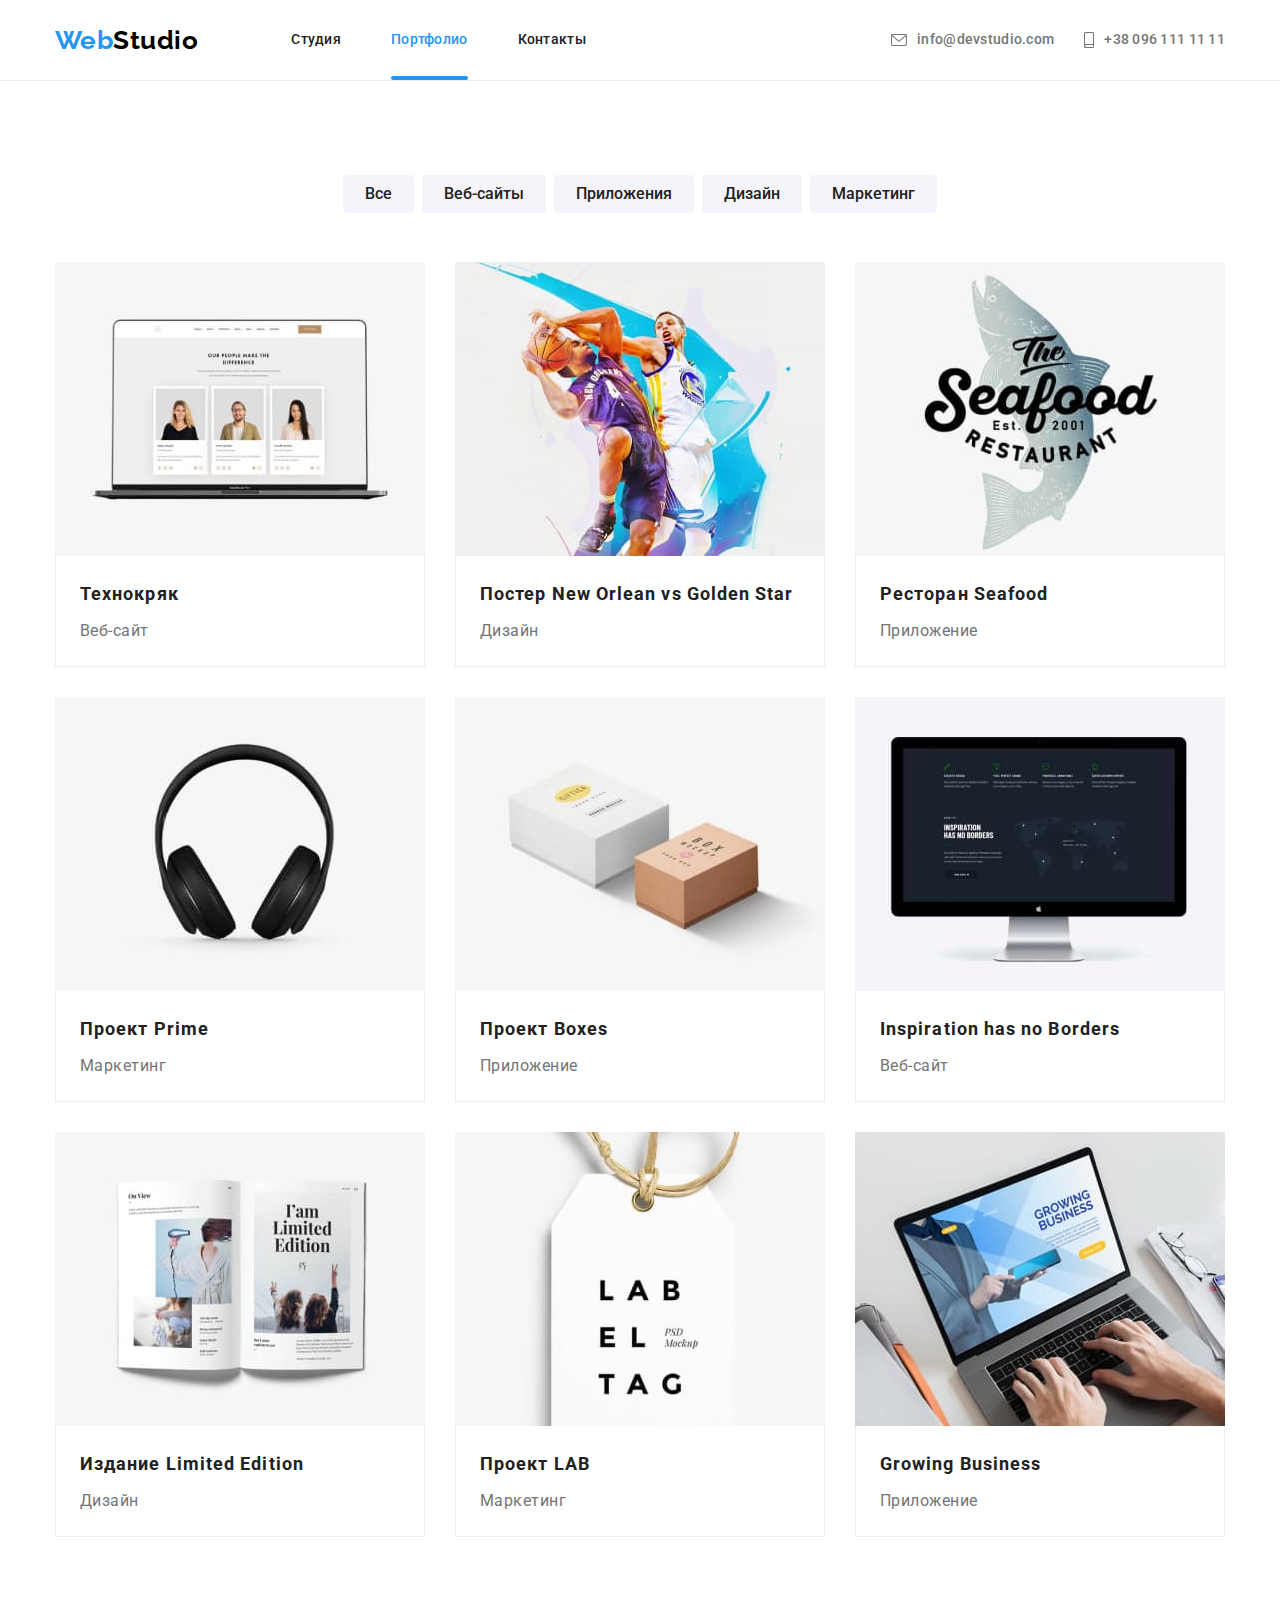
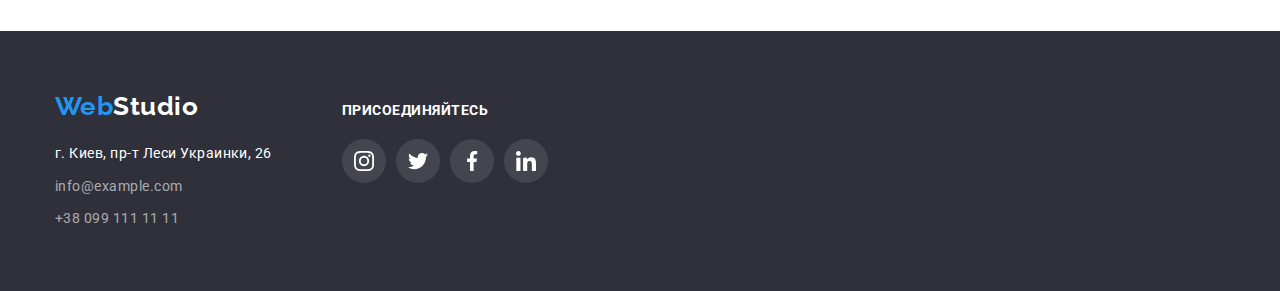
==== portfolio.html @ 3694bb38 "added previous homework" ====
<!DOCTYPE html>
<html lang="ru">
  <head>
    <meta charset="UTF-8" />
    <meta http-equiv="X-UA-Compatible" content="IE=edge" />
    <meta name="viewport" content="width=device-width, initial-scale=1.0" />
    <title>Портфолио</title>
    <link
      href="https://fonts.googleapis.com/css2?family=Raleway:wght@700&family=Roboto:wght@400;500;700;900&display=swap"
      rel="stylesheet"
    />
    <link
      rel="stylesheet"
      href="https://cdnjs.cloudflare.com/ajax/libs/modern-normalize/1.0.0/modern-normalize.min.css"
    />
    <link rel="stylesheet" href="./css/styles.css" />
  </head>
  <body>
    <!-- Header -->

    <header class="header">
      <div class="container main-header">
        <nav class="main-nav">
          <a class="header-logo link" href=""
            ><span class="logo">Web</span>Studio
          </a>

          <ul class="list nav-list">
            <li class="item">
              <a class="nav-link link" href="./index.html">Студия</a>
            </li>
            <li class="item">
              <a class="nav-link link current" href="">Портфолио</a>
            </li>
            <li class="item"><a class="nav-link link" href="">Контакты</a></li>
          </ul>
        </nav>

        <ul class="list contact-list">
          <li class="item">
            <a class="contact-link link" href="mailto:info@devstudio.com"
              ><svg class="header-icon" width="16" height="12">
                <use href="./images/icons.svg#icon-envelope"></use>
              </svg>
              info@devstudio.com</a
            >
          </li>
          <li class="item">
            <a class="contact-link link" href="tel:+380961111111"
              ><svg class="header-icon" width="10" height="16">
                <use href="./images/icons.svg#icon-smartphone"></use>
              </svg>
              +38 096 111 11 11</a
            >
          </li>
        </ul>
      </div>
    </header>
    <main>
      <!-- portfolio section -->

      <section class="section">
        <div class="container">
          <h1 class="pf-section-title">Наши работы</h1>
          <ul class="button-list list">
            <li class="item">
              <button class="portfolio-button button" type="button">Все</button>
            </li>
            <li class="item">
              <button class="portfolio-button button" type="button">
                Веб-сайты
              </button>
            </li>
            <li class="item">
              <button class="portfolio-button button" type="button">
                Приложения
              </button>
            </li>
            <li class="item">
              <button class="portfolio-button button" type="button">
                Дизайн
              </button>
            </li>
            <li class="item">
              <button class="portfolio-button button" type="button">
                Маркетинг
              </button>
            </li>
          </ul>

          <ul class="portfolio-list list">
            <li class="item">
              <a class="link" href="">
                <div class="card-thumb">
                  <img
                    class="portfolio-img"
                    src="./images/portfolio1.jpg"
                    width="370"
                    alt="Технокряк"
                  />
                  <div class="card-label">
                    <p class="card-text">
                      Технокряк это современная площадка распространения
                      коронавируса. Компании используют эту платформу для
                      цифрового шпионажа и атак на защищённые сервера
                      конкурентов.
                    </p>
                  </div>
                </div>
                <div class="card-footer">
                  <h2 class="portfolio-title">Технокряк</h2>
                  <p class="portfolio-text">Веб-сайт</p>
                </div>
              </a>
            </li>

            <li class="item">
              <a class="link" href="">
                <div class="card-thumb">
                  <img
                    class="portfolio-img"
                    src="./images/portfolio2.jpg"
                    width="370"
                    alt="Постер New Orlean vs Golden Star"
                  />
                  <div class="card-label">
                    <p class="card-text">
                      Технокряк это современная площадка распространения
                      коронавируса. Компании используют эту платформу для
                      цифрового шпионажа и атак на защищённые сервера
                      конкурентов.
                    </p>
                  </div>
                </div>
                <div class="card-footer">
                  <h2 class="portfolio-title">
                    Постер New Orlean vs Golden Star
                  </h2>
                  <p class="portfolio-text">Дизайн</p>
                </div>
              </a>
            </li>

            <li class="item">
              <a class="link" href="">
                <div class="card-thumb">
                  <img
                    class="portfolio-img"
                    src="./images/portfolio3.jpg"
                    width="370"
                    alt="Технокряк"
                  />
                  <div class="card-label">
                    <p class="card-text">
                      Технокряк это современная площадка распространения
                      коронавируса. Компании используют эту платформу для
                      цифрового шпионажа и атак на защищённые сервера
                      конкурентов.
                    </p>
                  </div>
                </div>
                <div class="card-footer">
                  <h2 class="portfolio-title">Ресторан Seafood</h2>
                  <p class="portfolio-text">Приложение</p>
                </div>
              </a>
            </li>

            <li class="item">
              <a class="link" href="">
                <div class="card-thumb">
                  <img
                    class="portfolio-img"
                    src="./images/portfolio4.jpg"
                    width="370"
                    alt="Технокряк"
                  />
                  <div class="card-label">
                    <p class="card-text">
                      Технокряк это современная площадка распространения
                      коронавируса. Компании используют эту платформу для
                      цифрового шпионажа и атак на защищённые сервера
                      конкурентов.
                    </p>
                  </div>
                </div>
                <div class="card-footer">
                  <h2 class="portfolio-title">Проект Prime</h2>
                  <p class="portfolio-text">Маркетинг</p>
                </div>
              </a>
            </li>

            <li class="item">
              <a class="link" href="">
                <div class="card-thumb">
                  <img
                    class="portfolio-img"
                    src="./images/portfolio5.jpg"
                    width="370"
                    alt="Технокряк"
                  />
                  <div class="card-label">
                    <p class="card-text">
                      Технокряк это современная площадка распространения
                      коронавируса. Компании используют эту платформу для
                      цифрового шпионажа и атак на защищённые сервера
                      конкурентов.
                    </p>
                  </div>
                </div>
                <div class="card-footer">
                  <h2 class="portfolio-title">Проект Boxes</h2>
                  <p class="portfolio-text">Приложение</p>
                </div>
              </a>
            </li>

            <li class="item">
              <a class="link" href="">
                <div class="card-thumb">
                  <img
                    class="portfolio-img"
                    src="./images/portfolio6.jpg"
                    width="370"
                    alt="Технокряк"
                  />
                  <div class="card-label">
                    <p class="card-text">
                      Технокряк это современная площадка распространения
                      коронавируса. Компании используют эту платформу для
                      цифрового шпионажа и атак на защищённые сервера
                      конкурентов.
                    </p>
                  </div>
                </div>
                <div class="card-footer">
                  <h2 class="portfolio-title">Inspiration has no Borders</h2>
                  <p class="portfolio-text">Веб-сайт</p>
                </div>
              </a>
            </li>

            <li class="item">
              <a class="link" href="">
                <div class="card-thumb">
                  <img
                    class="portfolio-img"
                    src="./images/portfolio7.jpg"
                    width="370"
                    alt="Технокряк"
                  />
                  <div class="card-label">
                    <p class="card-text">
                      Технокряк это современная площадка распространения
                      коронавируса. Компании используют эту платформу для
                      цифрового шпионажа и атак на защищённые сервера
                      конкурентов.
                    </p>
                  </div>
                </div>
                <div class="card-footer">
                  <h2 class="portfolio-title">Издание Limited Edition</h2>
                  <p class="portfolio-text">Дизайн</p>
                </div>
              </a>
            </li>

            <li class="item">
              <a class="link" href="">
                <div class="card-thumb">
                  <img
                    class="portfolio-img"
                    src="./images/portfolio8.jpg"
                    width="370"
                    alt="Технокряк"
                  />
                  <div class="card-label">
                    <p class="card-text">
                      Технокряк это современная площадка распространения
                      коронавируса. Компании используют эту платформу для
                      цифрового шпионажа и атак на защищённые сервера
                      конкурентов.
                    </p>
                  </div>
                </div>
                <div class="card-footer">
                  <h2 class="portfolio-title">Проект LAB</h2>
                  <p class="portfolio-text">Маркетинг</p>
                </div>
              </a>
            </li>

            <li class="item">
              <a class="link" href="">
                <div class="card-thumb">
                  <img
                    class="portfolio-img"
                    src="./images/portfolio9.jpg"
                    width="370"
                    alt="Технокряк"
                  />
                  <div class="card-label">
                    <p class="card-text">
                      Технокряк это современная площадка распространения
                      коронавируса. Компании используют эту платформу для
                      цифрового шпионажа и атак на защищённые сервера
                      конкурентов.
                    </p>
                  </div>
                </div>
                <div class="card-footer">
                  <h2 class="portfolio-title">Growing Business</h2>
                  <p class="portfolio-text">Приложение</p>
                </div>
              </a>
            </li>
          </ul>
        </div>
      </section>
    </main>

    <!-- footer -->

    <footer class="footer">
      <div class="container footer-container">
        <div class="address-box">
          <a class="footer-logo link" href=""
            ><span class="logo">Web</span>Studio</a
          >

          <address>
            <ul class="list address-list">
              <li class="item">
                <span class="address-text"
                  >г. Киев, пр-т Леси Украинки, 26</span
                >
              </li>
              <li class="item">
                <a class="address-link link" href="mailto:info@example.com"
                  >info@example.com</a
                >
              </li>
              <li class="item">
                <a class="address-link link" href="tel:+380991111111"
                  >+38 099 111 11 11</a
                >
              </li>
            </ul>
          </address>
        </div>
        <div class="social-box">
          <b class="social-text">присоединяйтесь</b>
          <ul class="footer-social-list list">
            <li class="list-item">
              <a class="social-link link" href="">
                <svg class="footer-icon" width="20" height="20">
                  <use href="./images/icons.svg#icon-instagram"></use>
                </svg>
              </a>
            </li>
            <li class="list-item">
              <a class="social-link link" href="">
                <svg class="footer-icon" width="20" height="20">
                  <use href="./images/icons.svg#icon-twitter"></use>
                </svg>
              </a>
            </li>
            <li class="list-item">
              <a class="social-link link" href="">
                <svg class="footer-icon" width="20" height="20">
                  <use href="./images/icons.svg#icon-facebook"></use>
                </svg>
              </a>
            </li>
            <li class="list-item">
              <a class="social-link link" href="">
                <svg class="footer-icon" width="20" height="20">
                  <use href="./images/icons.svg#icon-linkedin"></use>
                </svg>
              </a>
            </li>
          </ul>
        </div>
      </div>
    </footer>
  </body>
</html>
---- css/styles.css ----
:root {
  --primary-text-color: #757575;
  --title-text-color: #212121;
  --accent-color: #2196f3;
  --background-color-primal: #ffffff;
  --background-color-secondary: #2f303a;
  --primary-icon-color: #afb1b8;
  --cubic: cubic-bezier(0.4, 0, 0.2, 1);
  --transition-time: 250ms;
}

body {
  color: var(--primary-text-color);
  background-color: var(--background-color-primal);

  font-family: roboto, sans-serif;
  letter-spacing: 0.03em;
}

h1,
h2,
h3,
h4,
h5,
h6,
p {
  padding: 0;
  margin: 0;
}

.list {
  list-style: none;
  padding: 0;
  margin: 0;
}

.link {
  text-decoration: none;
  color: inherit;
}

.button {
  cursor: pointer;

  font-family: inherit;
}

.container {
  width: 1200px;
  padding-left: 15px;
  padding-right: 15px;
  margin-right: auto;
  margin-left: auto;
}

/* header */

.header {
  border-bottom-width: 1px;
  border-bottom-style: solid;
  border-bottom-color: #ececec;
}

.main-header {
  display: flex;
}

.main-nav {
  display: flex;
  align-items: center;
}

.nav-list {
  display: flex;
}

.nav-list .item:not(:last-child) {
  margin-right: 50px;
}

.contact-list {
  display: flex;
  margin-left: auto;
}

.contact-list .item:not(:last-child) {
  margin-right: 30px;
}

.contact-list .contact-link {
  display: inline-flex;
  align-items: center;
}

.logo {
  color: var(--accent-color);
}

.header-logo {
  display: inline-block;
  margin-right: 93px;

  color: #000000;

  font-family: Raleway, sans-serif;
  font-weight: 700;
  font-size: 26px;
  line-height: 1.19;

  transition: color var(--transition-time) var(--cubic);
}

.header-logo:focus,
.header-logo:hover {
  color: var(--accent-color);
}

.nav-link {
  color: var(--title-text-color);
}

.nav-link,
.contact-link {
  display: block;
  padding-top: 32px;
  padding-bottom: 32px;

  font-weight: 500;
  font-size: 14px;
  line-height: 1.14;
  letter-spacing: 0.02em;

  transition: color var(--transition-time) var(--cubic);
}

.nav-link:hover,
.nav-link:focus,
.contact-link:hover,
.contact-link:focus {
  color: var(--accent-color);
}

.nav-link.current {
  position: relative;

  color: var(--accent-color);
}

.nav-link.current::after {
  position: absolute;
  bottom: 0;
  left: 0;

  width: 100%;
  height: 4px;

  content: '';
  background: var(--accent-color);
  border-radius: 2px;
}

.header-icon {
  margin-right: 10px;
  fill: currentColor;
}

/* footer */

.footer-logo {
  display: inline-block;
  margin-bottom: 20px;

  color: var(--background-color-primal);

  font-family: Raleway, sans-serif;
  font-weight: 700;
  font-size: 26px;
  line-height: 1.19;

  transition: color var(--transition-time) var(--cubic);
}

.address-text {
  color: var(--background-color-primal);
}

.address-link {
  padding-top: 4px;
  padding-bottom: 4px;

  color: rgba(255, 255, 255, 0.6);

  transition: color var(--transition-time) var(--cubic);
}

.footer-logo:focus,
.footer-logo:hover,
.address-link:focus,
.address-link:hover {
  color: var(--accent-color);
}

.footer {
  padding-top: 60px;
  padding-bottom: 60px;
  background-color: var(--background-color-secondary);
}

.address-list .item:not(:last-child) {
  margin-bottom: 9px;
}

.address-text,
.address-link {
  font-style: normal;
  font-size: 14px;
  line-height: 1.71;
}

.address-box {
  margin-right: 70px;
}

.footer-container {
  display: flex;
  align-items: baseline;
}

.social-text {
  display: inline-block;
  margin-bottom: 20px;

  color: var(--background-color-primal);

  font-size: 14px;
  line-height: 1.14;
  text-transform: uppercase;
}

.footer-social-list {
  display: flex;
}

.footer-social-list .list-item:not(:last-child) {
  margin-right: 10px;
}

.footer-social-list .social-link {
  display: inline-flex;
  width: 44px;
  height: 44px;
  color: var(--background-color-primal);
  background-color: rgba(255, 255, 255, 0.1);
  border-radius: 50%;
  justify-content: center;
  align-items: center;

  transition: background-color var(--transition-time) var(--cubic);
}

.footer-icon {
  fill: currentColor;
}

.footer-social-list .social-link:hover,
.footer-social-list .social-link:focus {
  background-color: var(--accent-color);
}

/* index.html */

/* hero section */

.hero {
  max-width: 1600px;
  height: 600px;
  margin-right: auto;
  margin-left: auto;
  padding-top: 200px;
  padding-bottom: 200px;
  background-image: linear-gradient(
      to right,
      rgba(47, 48, 58, 0.4),
      rgba(47, 48, 58, 0.4)
    ),
    url(../images/bg.jpg);
  background-position: center;

  background-color: #c4c4c4;

  text-align: center;
}

.hero-button {
  display: inline-block;
  color: var(--background-color-primal);
  background-color: var(--accent-color);

  font-weight: 700;
  font-size: 16px;
  line-height: 1.87;
  letter-spacing: 0.06em;

  border: none;
  min-width: 200px;
  padding: 10px 32px;
  border-radius: 4px;

  transition: background-color var(--transition-time) var(--cubic);
}

.hero-button:focus,
.hero-button:hover {
  background-color: #188ce8;
}

.hero-title {
  width: 700px;
  margin-bottom: 30px;
  margin-right: auto;
  margin-left: auto;

  color: var(--background-color-primal);

  font-weight: 900;
  font-size: 44px;
  line-height: 1.36;
  letter-spacing: 0.06em;
  text-transform: uppercase;
}

.section-title {
  color: var(--title-text-color);

  font-size: 36px;
  line-height: 1.17;
  text-align: center;

  margin-bottom: 50px;
}

/* feature section */

.section {
  padding-top: 94px;
  padding-bottom: 94px;
}

.section-title.no-display {
  display: none;
}

.feature-list {
  display: flex;
}

.feature-list .item {
  width: 270px;
}

.feature-list .item:not(:last-child) {
  margin-right: 30px;
}

.feature-title {
  color: var(--title-text-color);

  font-size: 14px;
  line-height: 1.14;
  text-transform: uppercase;

  margin-bottom: 10px;
}

.feature-text {
  font-size: 14px;
  line-height: 1.71;
}

.feature-thumb {
  display: inline-flex;
  width: 270px;
  height: 120px;
  margin-bottom: 30px;
  background: #f5f4fa;
  border-radius: 4px;
  justify-content: center;
  align-items: center;
}

/* work section */

.section.no-padding {
  padding-top: 0;
}

.work-list {
  display: flex;
}

.work-list .item:not(:last-child) {
  margin-right: 30px;
}

.work-img {
  display: block;
}

.work-thumb {
  position: relative;
}

.work-footer {
  display: flex;
  position: absolute;
  bottom: 0;
  left: 0;

  padding-right: 25px;
  padding-left: 25px;
  width: 100%;
  height: 70px;

  justify-content: center;
  align-items: center;

  background: rgba(47, 48, 58, 0.8);
}

.work-title {
  font-size: 14px;
  line-height: 1.14;
  text-align: center;
  text-transform: uppercase;

  color: var(--background-color-primal);
}

/* team section */

.team-list {
  display: flex;
}

.team-list .item:not(:last-child) {
  margin-right: 30px;
}

.team-list .card-footer {
  padding: 30px 32px;
  text-align: center;
}

.team-list .item {
  background: #ffffff;

  box-shadow: 0px 1px 3px rgba(0, 0, 0, 0.12), 0px 1px 1px rgba(0, 0, 0, 0.14),
    0px 2px 1px rgba(0, 0, 0, 0.2);
  border-radius: 0px 0px 4px 4px;
}

.team-img {
  display: block;
}

.section-bg-color {
  background: #f5f4fa;
}
.team-title {
  margin-bottom: 10px;

  color: var(--title-text-color);

  font-weight: 500;
  font-size: 16px;
  line-height: 1.19;
}

.team-text {
  margin-bottom: 16px;

  font-size: 16px;
  line-height: 1.19;
}

.social-list {
  display: flex;
}

.social-list .list-item:not(:last-child) {
  margin-right: 10px;
}

.social-list .social-link {
  display: inline-flex;
  width: 44px;
  height: 44px;
  border-radius: 50%;
  justify-content: center;
  align-items: center;

  color: var(--primary-icon-color);

  transition: color var(--transition-time) var(--cubic),
    background-color var(--transition-time) var(--cubic);
}

.social-list .social-link:hover,
.social-list .social-link:focus {
  color: var(--background-color-primal);
  background-color: var(--accent-color);
}

.social-list .social-icon {
  fill: currentColor;
}

/* clients section */

.clients-list {
  display: flex;
}

.clients-list .list-item:not(:last-child) {
  margin-right: 30px;
}

.clients-list .clients-link {
  display: flex;
  width: 170px;
  height: 92px;
  color: var(--primary-icon-color);
  border: 1px solid var(--primary-icon-color);
  border-radius: 4px;
  justify-content: center;
  align-items: center;

  cursor: pointer;

  transition: color var(--transition-time) var(--cubic),
    border-color var(--transition-time) var(--cubic);
}

.clients-icon {
  fill: currentColor;
}

.clients-list .clients-link:hover,
.clients-list .clients-link:focus {
  color: var(--accent-color);
  border-color: var(--accent-color);
}

/* portfolio.html */

.pf-section-title {
  display: none;
}

.button-list {
  display: flex;
  justify-content: center;
  margin-bottom: 49px;
}

.button-list .item:not(:last-child) {
  margin-right: 8px;
}

.portfolio-button {
  display: inline-block;
  color: var(--title-text-color);
  background-color: #f5f4fa;

  font-weight: 500;
  font-size: 16px;
  line-height: 1.62;

  padding: 6px 22px;
  border: none;
  border-radius: 4px;

  transition: color var(--transition-time) var(--cubic),
    background-color var(--transition-time) var(--cubic),
    box-shadow var(--transition-time) var(--cubic);
}

.portfolio-button:hover,
.portfolio-button:focus {
  color: var(--background-color-primal);
  background-color: var(--accent-color);
  box-shadow: 0px 3px 1px rgba(0, 0, 0, 0.1), 0px 1px 2px rgba(0, 0, 0, 0.08),
    0px 2px 2px rgba(0, 0, 0, 0.12);
}

.portfolio-list {
  display: flex;
  flex-wrap: wrap;
  margin: -15px;
}

.portfolio-list .item {
  width: calc((100% - 90px) / 3);
  margin: 15px;

  transition: box-shadow var(--transition-time) var(--cubic);
}

.portfolio-img {
  display: block;
}

.card-thumb {
  position: relative;

  overflow: hidden;
}

.card-label {
  position: absolute;
  top: 0;
  left: 0;

  width: 100%;
  height: 100%;
  padding: 63px 24px;
  transform: translateY(100%);

  background: rgba(33, 150, 243, 0.9);

  transition: transform var(--transition-time) var(--cubic);
}

.card-text {
  font-size: 18px;
  line-height: 1.56;

  color: var(--background-color-primal);
}

.portfolio-list .card-footer {
  padding: 20px 24px;
  width: 100%;

  border: 1px solid #eeeeee;
  border-top: none;
}

.portfolio-list .item:hover .card-label,
.portfolio-list .item:focus .card-label {
  transform: translateY(0);
}

.portfolio-list .item:hover,
.portfolio-list .item:focus {
  box-shadow: 0px 1px 1px rgba(0, 0, 0, 0.12), 0px 4px 4px rgba(0, 0, 0, 0.06),
    1px 4px 6px rgba(0, 0, 0, 0.16);
}

.portfolio-title {
  margin-bottom: 4px;

  color: var(--title-text-color);

  font-size: 18px;
  line-height: 2;
  letter-spacing: 0.06em;
}

.portfolio-text {
  font-size: 16px;
  line-height: 1.87;
}

.backdrop {
  position: fixed;
  top: 0;
  left: 0;
  opacity: 1;

  width: 100%;
  height: 100%;

  background: rgba(0, 0, 0, 0.2);

  transition: opacity var(--transition-time) var(--cubic);
}

.backdrop.is-hidden {
  opacity: 0;
  pointer-events: none;
}

.backdrop.is-hidden .modal {
  transform: translate(-50%, -50%) scale(0.9);
}

.modal {
  position: absolute;
  top: 50%;
  left: 50%;
  transform: translate(-50%, -50%) scale(1);

  width: 528px;
  height: 581px;

  background-color: var(--background-color-primal);

  transition: transform var(--transition-time) var(--cubic);
}

.modal-button {
  position: absolute;
  top: 8px;
  right: 8px;

  display: flex;
  width: 30px;
  height: 30px;
  padding: 0;
  justify-content: center;
  align-items: center;

  color: #000000;
  background-color: var(--background-color-primal);
  border: 1px solid rgba(0, 0, 0, 0.1);
  border-radius: 50%;

  transition: color var(--transition-time) var(--cubic),
    background-color var(--transition-time) var(--cubic);
}

.modal-button:hover,
.modal-button:focus {
  color: var(--background-color-primal);
  background-color: var(--accent-color);
}

.modal-icon {
  fill: currentColor;
}
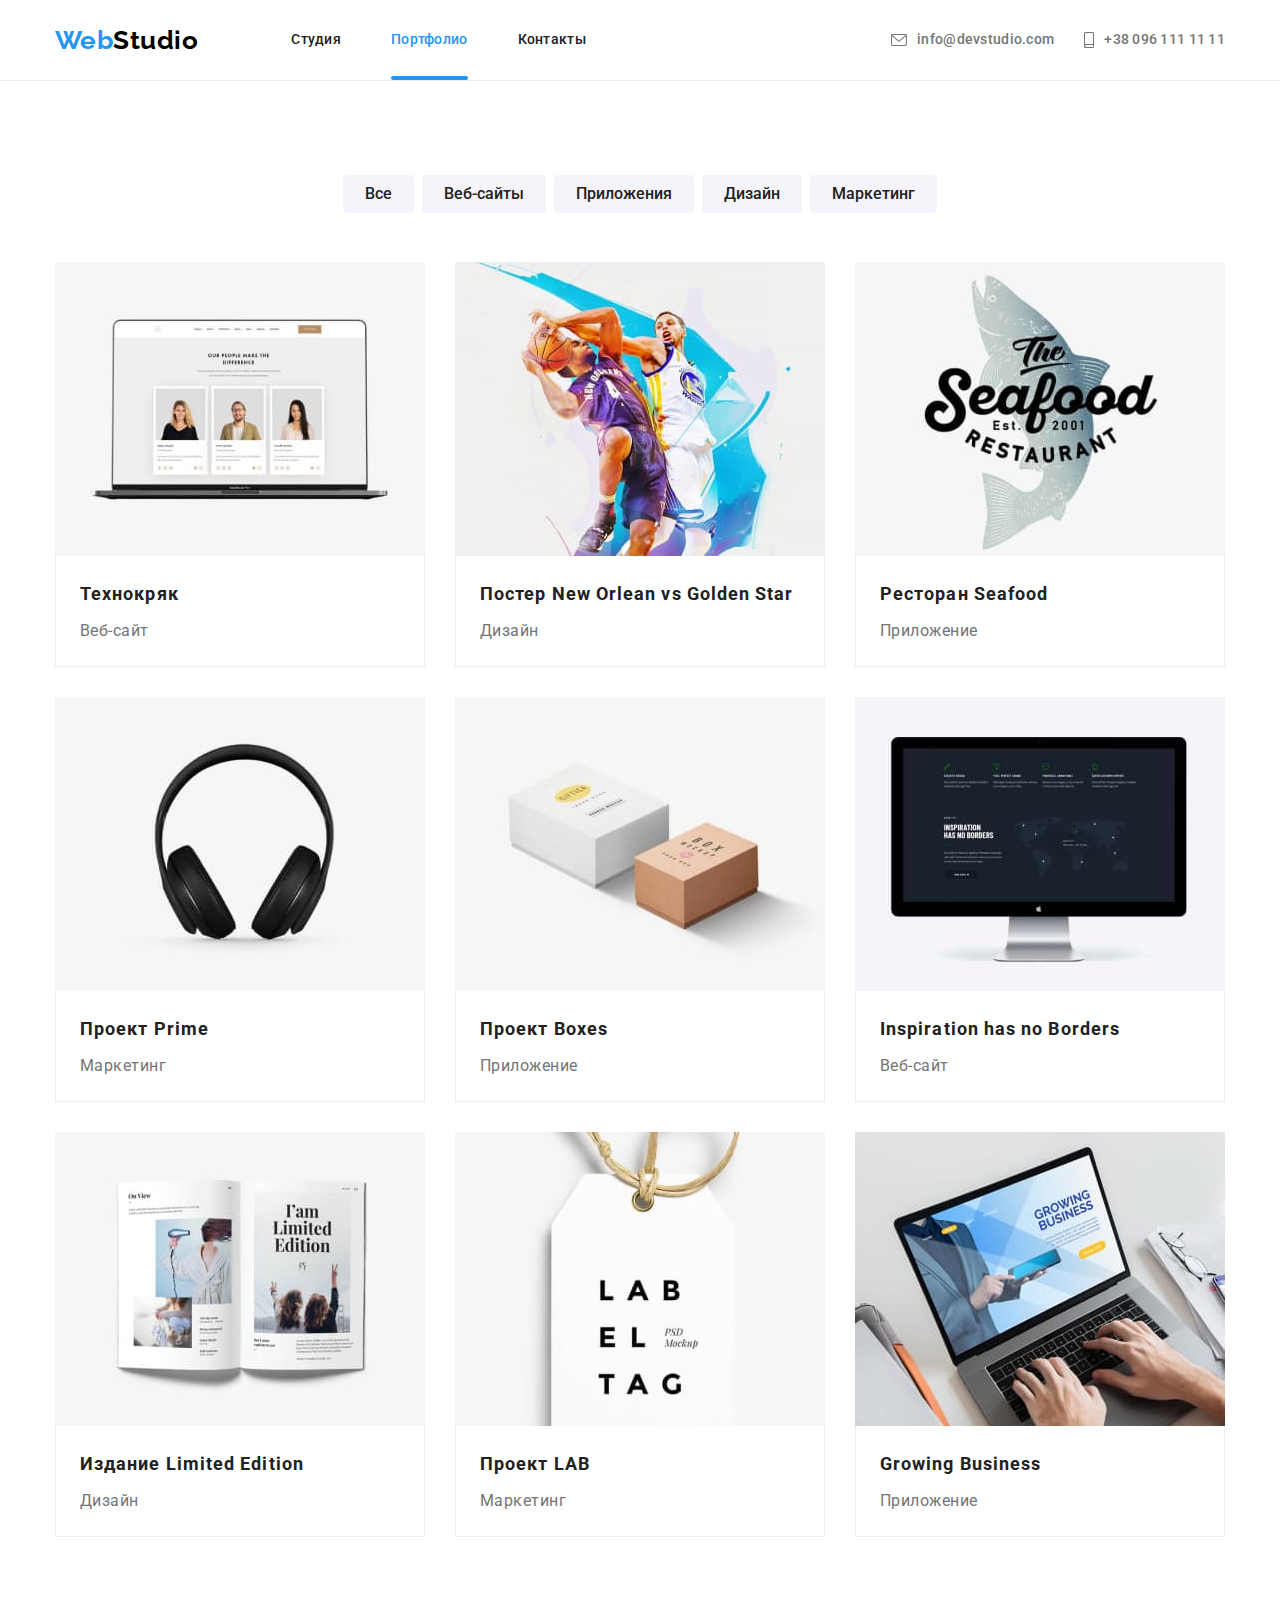
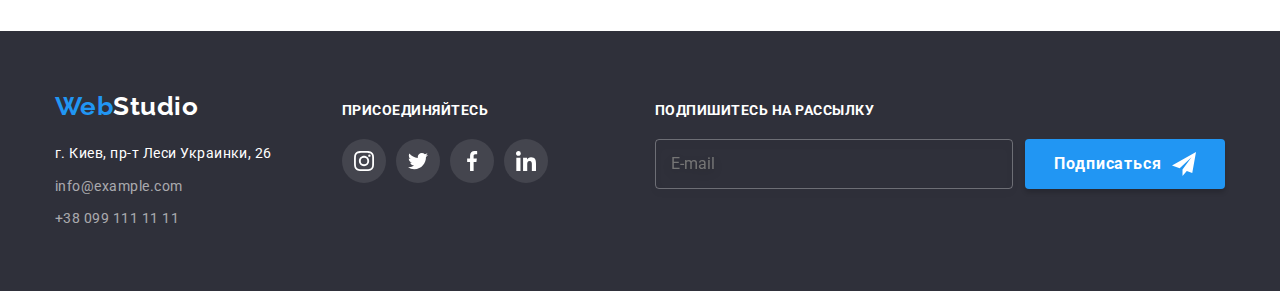
==== commit 2a74f9c5: "completed footer" ====
--- a/portfolio.html
+++ b/portfolio.html
@@ -382,6 +382,18 @@
             </li>
           </ul>
         </div>
+        <form class="form-subscription">
+          <div class="form-field">
+            <b class="form-text">Подпишитесь на рассылку</b>
+            <input type="email" name="mail" placeholder="E-mail" />
+          </div>
+          <button class="footer-button button" type="submit">
+            Подписаться
+            <svg class="footer-button-icon" width="24" height="24">
+              <use href="./images/icons.svg#icon-send"></use>
+            </svg>
+          </button>
+        </form>
       </div>
     </footer>
   </body>
--- a/css/styles.css
+++ b/css/styles.css
@@ -2,6 +2,7 @@
   --primary-text-color: #757575;
   --title-text-color: #212121;
   --accent-color: #2196f3;
+  --button-color: #188ce8;
   --background-color-primal: #ffffff;
   --background-color-secondary: #2f303a;
   --primary-icon-color: #afb1b8;
@@ -265,6 +266,73 @@
 .footer-social-list .social-link:hover,
 .footer-social-list .social-link:focus {
   background-color: var(--accent-color);
+}
+
+.form-subscription {
+  display: flex;
+  flex-direction: row;
+  margin-left: auto;
+  align-items: flex-end;
+}
+
+.form-subscription .form-field {
+  display: flex;
+  flex-direction: column;
+  margin-right: 12px;
+}
+
+.form-subscription .form-text {
+  margin-bottom: 20px;
+
+  font-size: 14px;
+  line-height: 1.14;
+  text-transform: uppercase;
+
+  color: var(--background-color-primal);
+}
+
+.form-subscription input {
+  padding: 15px;
+  width: 358px;
+  height: 50px;
+
+  border: 1px solid rgba(255, 255, 255, 0.3);
+  filter: drop-shadow(0px 4px 4px rgba(0, 0, 0, 0.15));
+  border-radius: 4px;
+  background-color: inherit;
+  color: rgba(255, 255, 255, 0.6);
+}
+
+.footer-button {
+  display: flex;
+  justify-content: center;
+  align-items: center;
+
+  width: 200px;
+  height: 50px;
+
+  font-weight: bold;
+  font-size: 16px;
+  line-height: 1.87;
+  letter-spacing: 0.06em;
+
+  color: var(--background-color-primal);
+  background: var(--accent-color);
+  box-shadow: 0px 4px 4px rgba(0, 0, 0, 0.15);
+  border: none;
+  border-radius: 4px;
+
+  transition: background-color var(--transition-time) var(--cubic);
+}
+
+.footer-button:hover,
+.footer-button:focus {
+  background-color: var(--button-color);
+}
+
+.footer-button-icon {
+  margin-left: 10px;
+  fill: currentColor;
 }
 
 /* index.html */
@@ -311,7 +379,7 @@
 
 .hero-button:focus,
 .hero-button:hover {
-  background-color: #188ce8;
+  background-color: var(--button-color);
 }
 
 .hero-title {
@@ -704,6 +772,9 @@
   width: 528px;
   height: 581px;
 
+  box-shadow: 0px 1px 3px rgba(0, 0, 0, 0.12), 0px 1px 1px rgba(0, 0, 0, 0.14),
+    0px 2px 1px rgba(0, 0, 0, 0.2);
+  border-radius: 4px;
   background-color: var(--background-color-primal);
 
   transition: transform var(--transition-time) var(--cubic);
@@ -726,14 +797,12 @@
   border: 1px solid rgba(0, 0, 0, 0.1);
   border-radius: 50%;
 
-  transition: color var(--transition-time) var(--cubic),
-    background-color var(--transition-time) var(--cubic);
+  transition: color var(--transition-time) var(--cubic);
 }
 
 .modal-button:hover,
 .modal-button:focus {
-  color: var(--background-color-primal);
-  background-color: var(--accent-color);
+  color: var(--accent-color);
 }
 
 .modal-icon {
